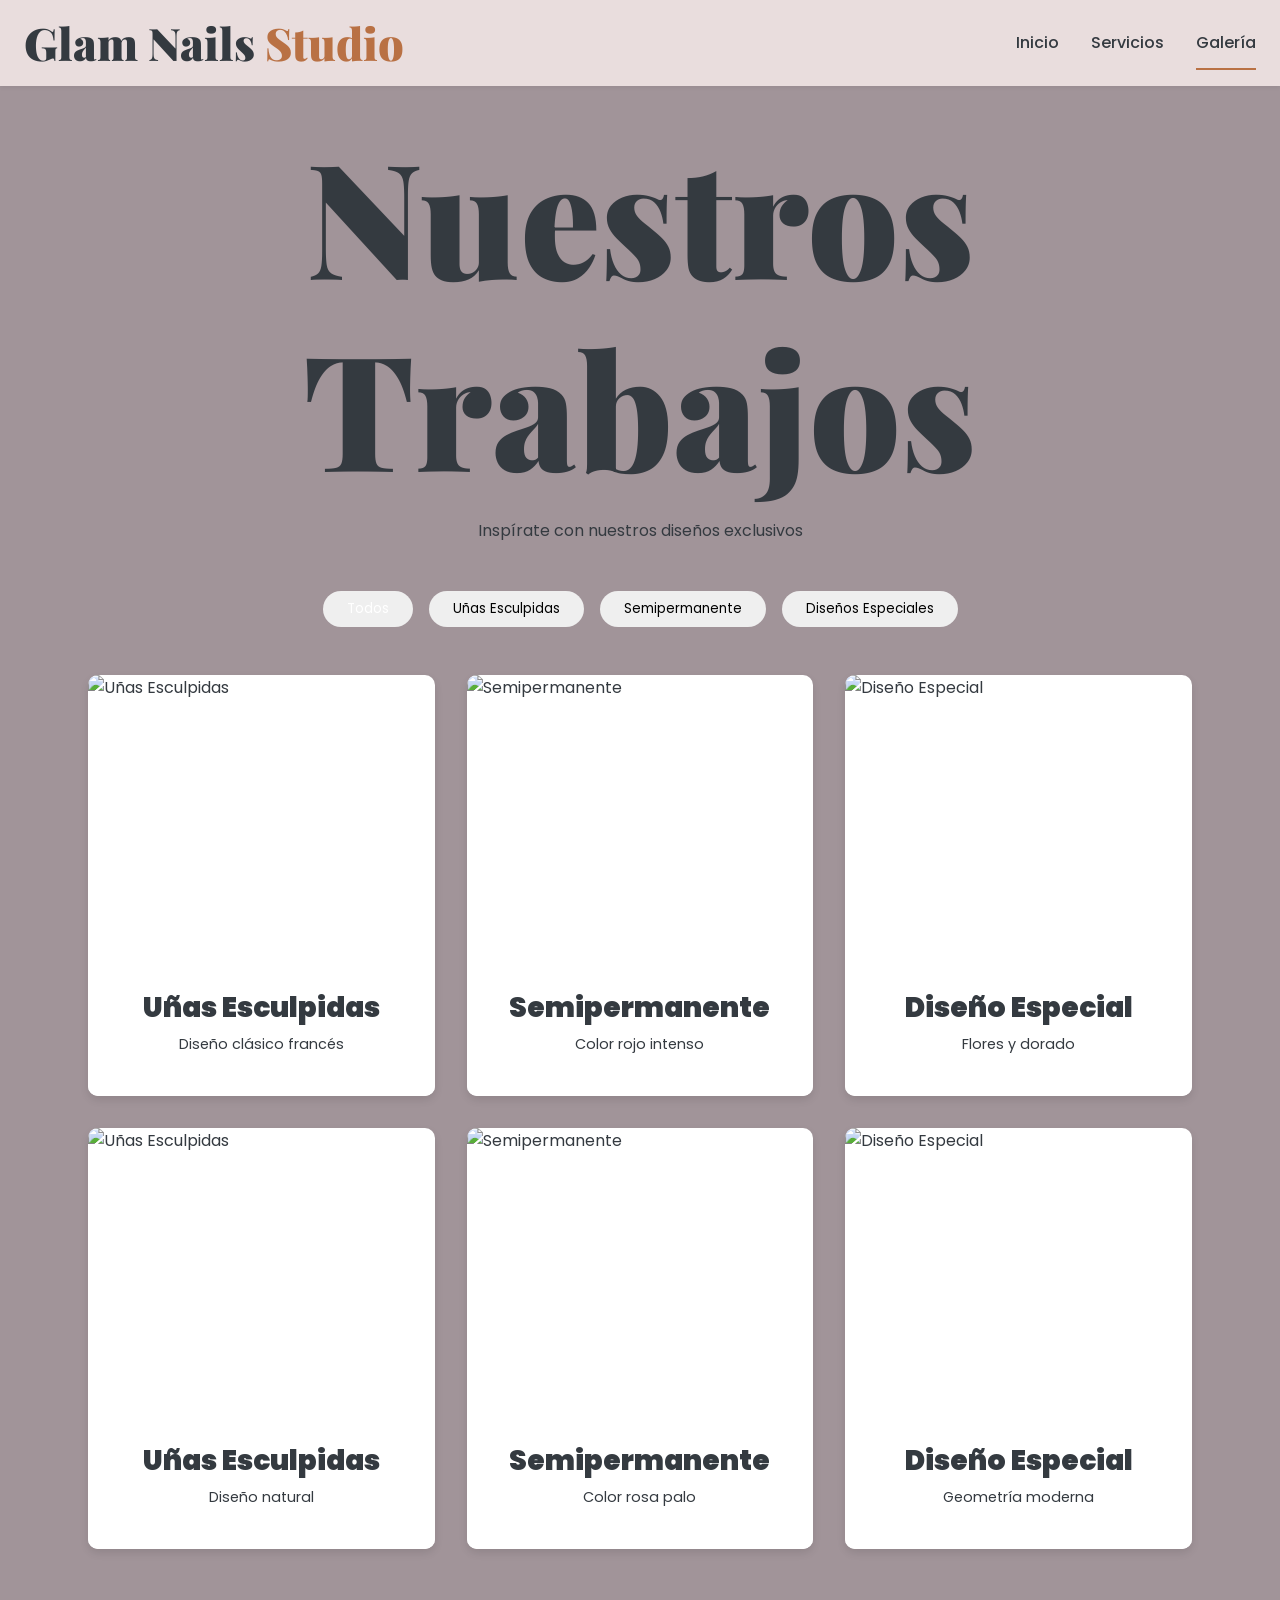
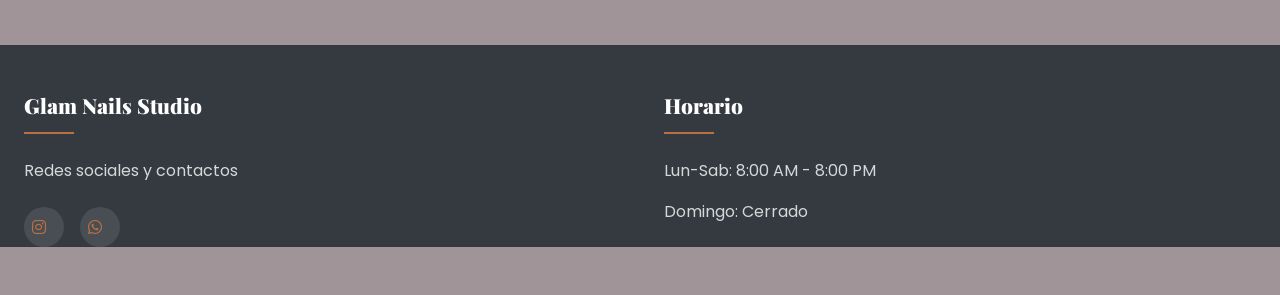
==== templates/galeria.html @ f9d5d572 "Diseno pagina , bd,etc" ====
<!DOCTYPE html>
<html lang="es">
<head>
    <meta charset="UTF-8">
    <meta name="viewport" content="width=device-width, initial-scale=1.0">
    <meta name="description" content="Galería de trabajos - Glam Nails Studio">
    <title>Galería - Glam Nails Studio</title>

    <!-- Google Fonts -->
    <link href="https://fonts.googleapis.com/css2?family=Playfair+Display:wght@400;700&family=Poppins:wght@300;400;500;600&display=swap" rel="stylesheet">

    <!-- Font Awesome -->
    <link rel="stylesheet" href="https://cdnjs.cloudflare.com/ajax/libs/font-awesome/6.0.0/css/all.min.css">

    <!-- Custom CSS -->
    <link rel="stylesheet" href="/staticc/css/styles.css">

</head>
<body>
    <header class="main-header">
        <div class="container">
            <div class="logo">
                <h1>Glam Nails <span>Studio</span></h1>
            </div>
            <nav>
                <ul>
                    <li><a href="/">Inicio</a></li>
                    <li><a href="#">Servicios</a></li>
                    <li><a href="#" class="active">Galería</a></li>
                </ul>
            </nav>
        </div>
    </header>

    <main class="gallery-container">
        <div class="gallery-header">
            <h1>Nuestros Trabajos</h1>
            <p>Inspírate con nuestros diseños exclusivos</p>
        </div>
        
        <div class="gallery-categories">
            <button class="category-btn active" data-category="all">Todos</button>
            <button class="category-btn" data-category="esculpidas">Uñas Esculpidas</button>
            <button class="category-btn" data-category="semipermanente">Semipermanente</button>
            <button class="category-btn" data-category="diseños">Diseños Especiales</button>
        </div>
        
        <div class="gallery-grid" id="galleryGrid">
            <!-- Gallery items will be dynamically loaded here -->
            <div class="gallery-item" data-category="esculpidas">
                <img src="https://via.placeholder.com/400x400/e8d9c1/7d5c36?text=Uñas+Esculpidas+1" alt="Uñas Esculpidas">
                <div class="gallery-caption">
                    <h3>Uñas Esculpidas</h3>
                    <p>Diseño clásico francés</p>
                </div>
            </div>
            
            <div class="gallery-item" data-category="semipermanente">
                <img src="https://via.placeholder.com/400x400/bfa980/ffffff?text=Semipermanente+1" alt="Semipermanente">
                <div class="gallery-caption">
                    <h3>Semipermanente</h3>
                    <p>Color rojo intenso</p>
                </div>
            </div>
            
            <div class="gallery-item" data-category="diseños">
                <img src="https://via.placeholder.com/400x400/d9b99b/7d5c36?text=Diseño+Especial+1" alt="Diseño Especial">
                <div class="gallery-caption">
                    <h3>Diseño Especial</h3>
                    <p>Flores y dorado</p>
                </div>
            </div>
            
            <!-- Add more gallery items as needed -->
            <div class="gallery-item" data-category="esculpidas">
                <img src="https://via.placeholder.com/400x400/e8d9c1/7d5c36?text=Uñas+Esculpidas+2" alt="Uñas Esculpidas">
                <div class="gallery-caption">
                    <h3>Uñas Esculpidas</h3>
                    <p>Diseño natural</p>
                </div>
            </div>
            
            <div class="gallery-item" data-category="semipermanente">
                <img src="https://via.placeholder.com/400x400/bfa980/ffffff?text=Semipermanente+2" alt="Semipermanente">
                <div class="gallery-caption">
                    <h3>Semipermanente</h3>
                    <p>Color rosa palo</p>
                </div>
            </div>
            
            <div class="gallery-item" data-category="diseños">
                <img src="https://via.placeholder.com/400x400/d9b99b/7d5c36?text=Diseño+Especial+2" alt="Diseño Especial">
                <div class="gallery-caption">
                    <h3>Diseño Especial</h3>
                    <p>Geometría moderna</p>
                </div>
            </div>
        </div>
    </main>

    <footer class="main-footer">
        <div class="container">
            <div class="footer-content">
                <div class="footer-section">
                    <h3>Glam Nails Studio</h3>
                    <p>Redes sociales y contactos</p>
                    <div class="social-links">
                        <a href="https://www.instagram.com/glamnails.hmo"><i class="fab fa-instagram"></i></a>
                        <a href="https://api.whatsapp.com/message/QEA3FVLI32SXP1?autoload"><i class="fab fa-whatsapp"></i></a>
                    </div>
                </div>
                <div class="footer-section">
                    <h3>Horario</h3>
                    <p>Lun-Sab: 8:00 AM - 8:00 PM</p>
                    <p>Domingo: Cerrado</p>
                </div>
            </div>
        </div>
    </footer>

    <script>
        // Simple gallery filtering
        document.addEventListener('DOMContentLoaded', function() {
            const filterButtons = document.querySelectorAll('.category-btn');
            const galleryItems = document.querySelectorAll('.gallery-item');
            
            filterButtons.forEach(button => {
                button.addEventListener('click', () => {
                    // Update active button
                    filterButtons.forEach(btn => btn.classList.remove('active'));
                    button.classList.add('active');
                    
                    const filterValue = button.getAttribute('data-category');
                    
                    // Filter items
                    galleryItems.forEach(item => {
                        if (filterValue === 'all' || item.getAttribute('data-category') === filterValue) {
                            item.style.display = 'block';
                        } else {
                            item.style.display = 'none';
                        }
                    });
                });
            });
        });
    </script>
</body>
</html>
---- staticc/css/styles.css ----
:root {
    /* Color Palette */
    --primary: rgb(185, 113, 68);
    --primary-light: #a75b74;
    --primary-dark: #b6611b;
    --secondary: #a5a6f6;
    --accent: #ffd166;
    --light: #f8f9fa;
    --dark: #343a40;
    --gray: #6c757d;
    --light-gray: #c8cfd6;

    /* Spacing */
    --spacing-xs: 1rem;
    --spacing-sm: 1rem;
    --spacing-md: 1.5rem;
    --spacing-lg: 2rem;
    --spacing-xl: 3rem;

    /* Border Radius */
    --radius-sm: 4px;
    --radius-md: 8px;
    --radius-lg: 16px;
    --radius-xl: 24px;

    /* Shadows */
    --shadow-sm: 0 2px 4px rgba(0, 0, 0, 0.05);
    --shadow-md: 0 4px 6px rgba(0, 0, 0, 0.1);
    --shadow-lg: 0 10px 15px rgba(0, 0, 0, 0.1);

    /* Transitions */
    --transition: all 0.3s ease;
}

/* Base Styles */
* {
    margin: 0;
    padding: 0;
    box-sizing: border-box;
}

html {
    scroll-behavior: smooth;
}

body {
    font-family: 'Poppins', sans-serif;
    line-height: 1.6;
    color: var(--dark);
    background-color: #a19499;
    overflow-x: hidden;
}


 h1,h2, h3, h4, h5, h6 {
    font-family: 'Playfair Display', serif;
    font-weight: 900;
    line-height: 1.2;
    margin-bottom: var(--spacing-md);
}

h1 { font-size: 10rem; }
h2 { font-size: 2rem; }
h3 { font-size: 1.75rem; }

p {
    margin-bottom: var(--spacing-md);
}

a {
    text-decoration: none;
    color: var(--primary);
    transition: var(--transition);
}

a:hover {
    color: var(--primary-dark);
}

img {
    max-width: 100%;
    height: auto;
}

/* Layout */
.container {
    width: 100%;
    max-width: 1500px;
    margin: 0 auto;
    padding: 0 var(--spacing-md);
}

/* Header */
.main-header {
    background: #e9dddd;
    box-shadow: var(--shadow-sm);
    position: sticky;
    top: 0;
    z-index: 1000;
    padding: var(--spacing-sm) 0;
}

.main-header .container {
    display: flex;
    justify-content: space-between;
    align-items: center;
}

.logo {
    display: flex;
    align-items: center;
    gap: var(--spacing-sm);
}

.logo i {
    font-size: 2rem;
    color: var(--primary);
}

/* Letras de Glam Nails Studio*/
.logo h1 {
    margin: 0;
    font-size: 2.8rem;
    color: var(--dark);
}

.logo span {
    color: var(--primary);
}

/* Navigation */
nav ul {
    display: flex;
    list-style: none;
    gap: var(--spacing-lg);
}

nav a {
    color: var(--dark);
    font-weight: 500;
    padding: var(--spacing-xs) 0;
    position: relative;
}

nav a::after {
    content: '';
    position: absolute;
    bottom: 0;
    left: 0;
    width: 0;
    height: 2px;
    background-color: var(--primary);
    transition: var(--transition);
}

nav a:hover::after,
nav a.active::after {
    width: 100%;
}

/* Hero Section */
.hero {
    background: rgb(240, 232, 227);
    padding: var(--spacing-xl) 0.1px;
    text-align: center;
    margin-bottom: var(--spacing-xs);
    margin-top:var(--spacing-xs);
    border-radius: var(--radius-lg);
}

.hero h2 {
    font-size: 3rem;
    color: var(--primary);
    margin-bottom: var(--spacing-sm);
}

.hero p {
    font-size: 1.25rem;
    color: var(--gray);
    max-width: 600px;
    margin: 0 auto;
}

/* Cards */
.card {
    background: white;
    border-radius: var(--radius-lg);
    box-shadow: var(--shadow-md);
    overflow: hidden;
    transition: var(--transition);
}

.card:hover {
    transform: translateY(-5px);
    box-shadow: var(--shadow-lg);
}

/* Form Styles */
.form-section {
    padding: var(--spacing-lg);
    margin-bottom: var(--spacing-xl);
}

.form-section h2 {
    color: var(--primary);
    display: flex;
    align-items: center;
    gap: var(--spacing-sm);
    margin-bottom: var(--spacing-lg);
}

.form-group {
    margin-bottom: var(--spacing-md);
}

.form-group label {
    display: block;
    margin-bottom: var(--spacing-xs);
    font-weight: 500;
    color: var(--dark);
}

.input-with-icon {
    position: relative;
}

.input-with-icon i {
    position: absolute;
    left: 15px;
    top: 50%;
    transform: translateY(-50%);
    color: var(--gray);
}

.input-with-icon input,
.select-wrapper select {
    width: 100%;
    padding: 12px 16px 12px 40px;
    border: 1px solid var(--light-gray);
    border-radius: var(--radius-md);
    font-size: 1rem;
    transition: var(--transition);
}

.select-wrapper {
    position: relative;
}

.select-wrapper i {
    position: absolute;
    left: 15px;
    top: 50%;
    transform: translateY(-50%);
    color: var(--gray);
    z-index: 1;
}

.select-wrapper select {
    appearance: none;
    background-image: url("data:image/svg+xml;charset=UTF-8,%3csvg xmlns='http://www.w3.org/2000/svg' viewBox='0 0 24 24' fill='none' stroke='currentColor' stroke-width='2' stroke-linecap='round' stroke-linejoin='round'%3e%3cpolyline points='6 9 12 15 18 9'%3e%3c/polyline%3e%3c/svg%3e");
    background-repeat: no-repeat;
    background-position: right 12px center;
    background-size: 1em;
    padding-right: 2.5em;
}

.input-with-icon input:focus,
.select-wrapper select:focus {
    outline: none;
    border-color: var(--primary);
    box-shadow: 0 0 0 3px rgba(255, 107, 139, 0.2);
}

/* Buttons */
.btn {
    display: inline-flex;
    align-items: center;
    justify-content: center;
    gap: var(--spacing-xs);
    padding: 12px 24px;
    border-radius: 50px;
    font-weight: 600;
    text-align: center;
    cursor: pointer;
    transition: var(--transition);
    border: none;
}

.btn i {
    font-size: 1.1em;
}

.btn-primary {
    background: var(--primary);
    color: white;
    width: 100%;
    padding: 14px 24px;
    font-size: 1.1rem;
}

.btn-primary:hover {
    background: var(--primary-dark);
    transform: translateY(-2px);
    box-shadow: 0 4px 12px rgba(255, 107, 139, 0.3);
}

/* List Section */
.list-section {
    padding: var(--spacing-lg);
}

.section-header {
    display: flex;
    justify-content: space-between;
    align-items: center;
    margin-bottom: var(--spacing-lg);
    flex-wrap: wrap;
    gap: var(--spacing-md);
}

.search-box {
    position: relative;
    min-width: 250px;
}

.search-box i {
    position: absolute;
    left: 15px;
    top: 50%;
    transform: translateY(-50%);
    color: var(--gray);
}

.search-box input {
    width: 100%;
    padding: 10px 16px 10px 40px;
    border: 1px solid var(--light-gray);
    border-radius: 50px;
    font-size: 0.95rem;
    transition: var(--transition);
}

.search-box input:focus {
    outline: none;
    border-color: var(--primary);
    box-shadow: 0 0 0 3px rgba(255, 107, 139, 0.2);
}

/* Table Styles */
.table-responsive {
    overflow-x: auto;
    -webkit-overflow-scrolling: touch;
}

table {
    width: 100%;
    border-collapse: collapse;
    background: white;
    border-radius: var(--radius-md);
    overflow: hidden;
}

th, td {
    padding: 15px;
    text-align: left;
    border-bottom: 1px solid var(--light-gray);
}

th {
    background: var(--primary);
    color: white;
    font-weight: 600;
    text-transform: uppercase;
    font-size: 0.8rem;
    letter-spacing: 0.5px;
}

th i {
    margin-right: 8px;
}

tr:last-child td {
    border-bottom: none;
}

tr:hover {
    background-color: rgba(255, 107, 139, 0.05);
}

/* Footer */
.main-footer {
    background: var(--dark);
    color: white;
    padding: var(--spacing-xl) 0 0;
    margin-top: var(--spacing-xl);
}

.footer-content {
    display: grid;
    grid-template-columns: repeat(auto-fit, minmax(250px, 1fr));
    gap: var(--spacing-xl);
    margin-bottom: var(--spacing-xl);
}

.footer-section h3 {
    color: white;
    font-size: 1.3rem;
    margin-bottom: var(--spacing-md);
    position: relative;
    padding-bottom: var(--spacing-xs);
}

.footer-section h3::after {
    content: '';
    position: absolute;
    left: 0;
    bottom: 0;
    width: 50px;
    height: 2px;
    background: var(--primary);
}

.footer-section p {
    margin-bottom: var(--spacing-sm);
    color: rgba(255, 255, 255, 0.8);
}

.footer-section i {
    margin-right: 10px;
    color: var(--primary);
    width: 20px;
    text-align: center;
}

.social-links {
    display: flex;
    gap: var(--spacing-sm);
    margin-top: var(--spacing-md);
}

.social-links a {
    display: flex;
    align-items: center;
    justify-content: center;
    width: 40px;
    height: 40px;
    background: rgba(255, 255, 255, 0.1);
    border-radius: 50%;
    color: white;
    transition: var(--transition);
}

.social-links a:hover {
    background: var(--primary);
    transform: translateY(-3px);
}

.footer-bottom {
    background: rgba(0, 0, 0, 0.2);
    padding: var(--spacing-xl) ;
    text-align: left;
    font-size: 0.9rem;
    color: rgba(215, 206, 206, 0.6);
}



/* Responsive Design */
@media (max-width: 992px) {
    .content-wrapper {
        grid-template-columns: 1fr;
        gap: var(--spacing-lg);
    }

    .hero h2 {
        font-size: 2.5rem;
    }
}

@media (max-width: 768px) {
    .main-header .container {
        flex-direction: column;
        gap: var(--spacing-md);
    }

    nav ul {
        flex-wrap: wrap;
        justify-content: center;
    }

    .hero h2 {
        font-size: 2rem;
    }

    .section-header {
        flex-direction: column;
        align-items: flex-start;
    }

    .search-box {
        width: 100%;
    }
}

@media (max-width: 576px) {
    .form-section,
    .list-section {
        padding: var(--spacing-md);
    }

    th, td {
        padding: 12px 8px;
    }

    .btn {
        padding: 10px 20px;
    }
}

/* Animations */
@keyframes fadeIn {
    from { opacity: 0; transform: translateY(20px); }
    to { opacity: 1; transform: translateY(0); }
}

.card {
    animation: fadeIn 0.6s ease-out forwards;
}

/* Custom Scrollbar */
::-webkit-scrollbar {
    width: 8px;
    height: 8px;
}

::-webkit-scrollbar-track {
    background: var(--light-gray);
}

::-webkit-scrollbar-thumb {
    background: var(--primary);
    border-radius: 4px;
}

::-webkit-scrollbar-thumb:hover {
    background: var(--primary-dark);
}


.gallery-container {
            max-width: 1200px;
            margin: 0 auto;
            padding: 2rem;
        }

        .gallery-header {
            text-align: center;
            margin-bottom: 3rem;
        }

        .gallery-header h1 {
            font-family: 'Playfair Display', serif;
            margin-bottom: 1rem;
        }

        .gallery-grid {
            display: grid;
            grid-template-columns: repeat(auto-fill, minmax(300px, 1fr));
            gap: 2rem;
            padding: 1rem;
        }

        .gallery-item {
            position: relative;
            border-radius: 10px;
            overflow: hidden;
            box-shadow: 0 4px 8px rgba(0,0,0,0.1);
            transition: transform 0.3s ease;
            background: white;
        }

        .gallery-item:hover {
            transform: translateY(-5px);
        }

        .gallery-item img {
            width: 100%;
            height: 300px;
            object-fit: cover;
            display: block;
        }

        .gallery-caption {
            padding: 1rem;
            background: white;
            text-align: center;
        }

        .gallery-caption h3 {
            margin-bottom: 0.5rem;
            font-family: 'Poppins', sans-serif;
        }

        .gallery-caption p {
            font-size: 0.9rem;
        }

        .gallery-categories {
            display: flex;
            justify-content: center;
            flex-wrap: wrap;
            gap: 1rem;
            margin-bottom: 2rem;
        }

        .category-btn {
            padding: 0.5rem 1.5rem;
            border: none;
            border-radius: 20px;
            cursor: pointer;
            transition: all 0.3s ease;
            font-family: 'Poppins', sans-serif;
        }

        .category-btn:hover, .category-btn.active {
            color: white;
        }
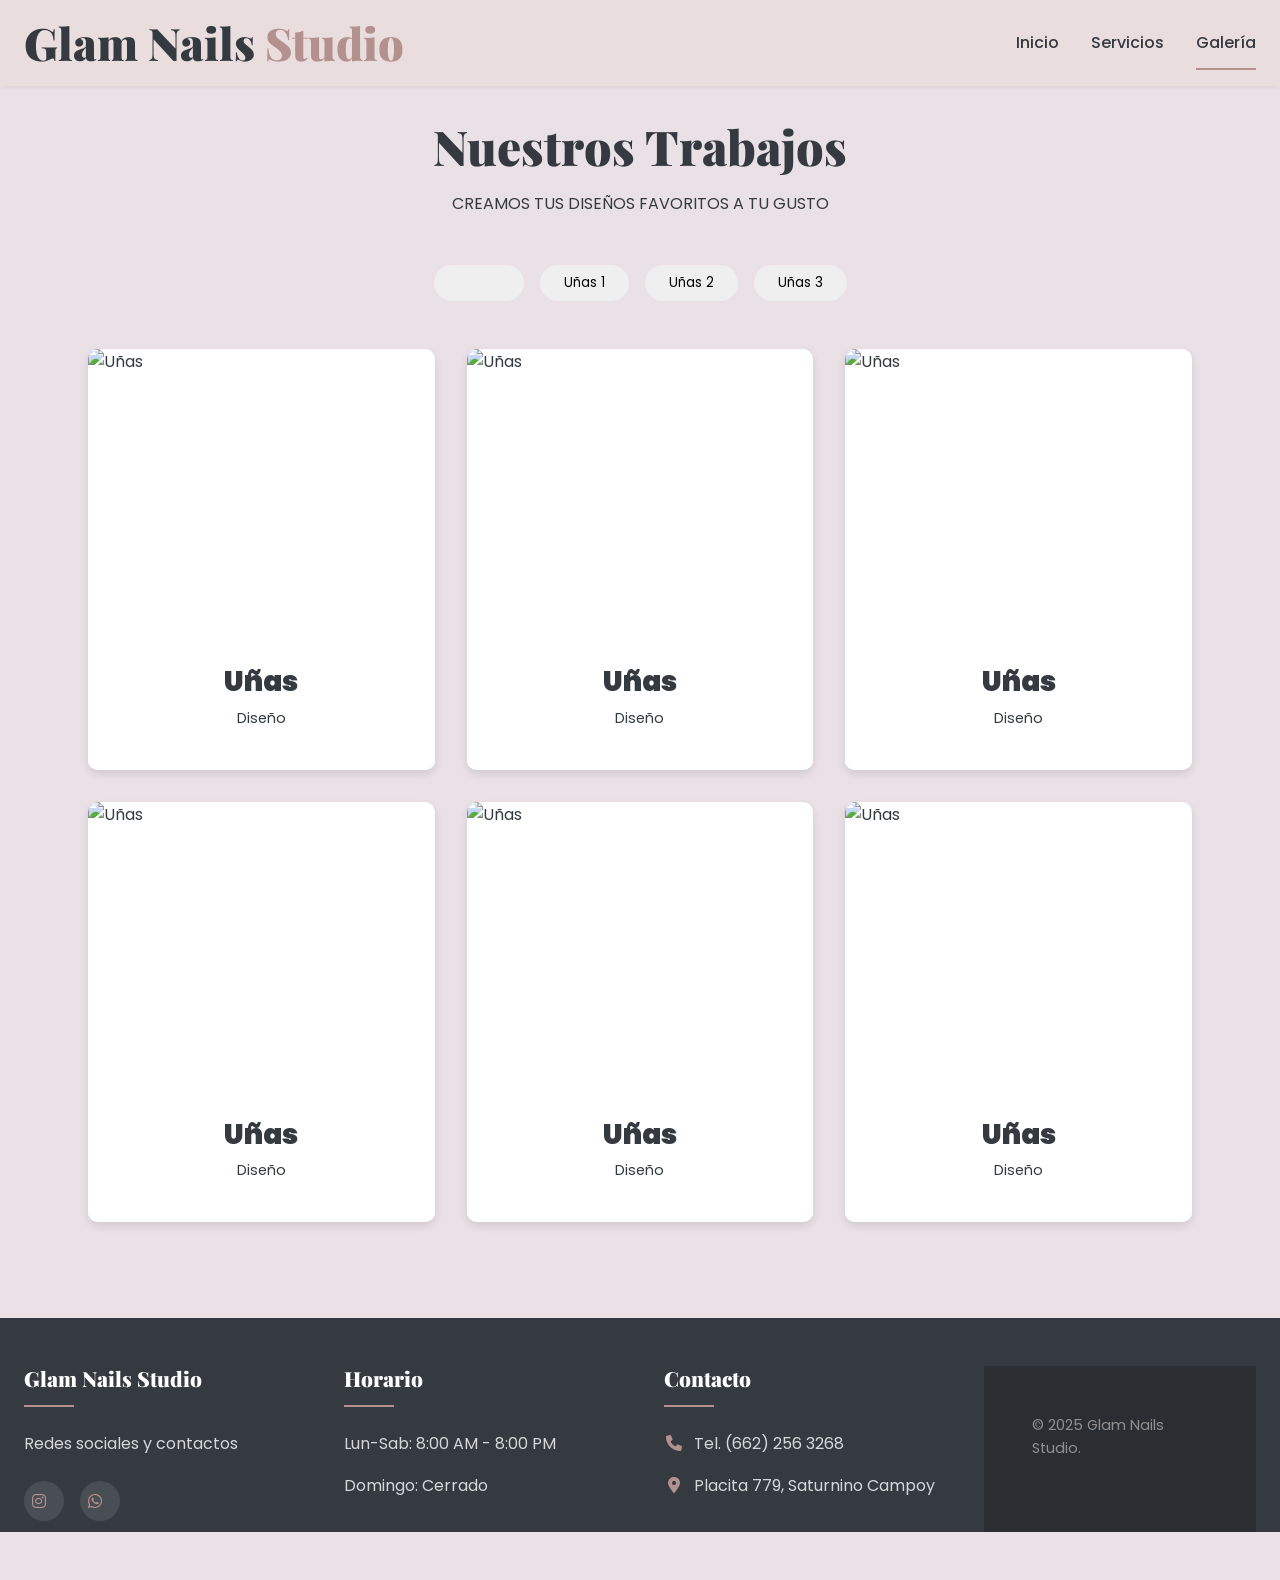
==== commit 7e2dd2e1: "Agregar nuevos colores" ====
--- a/templates/galeria.html
+++ b/templates/galeria.html
@@ -35,88 +35,98 @@
     <main class="gallery-container">
         <div class="gallery-header">
             <h1>Nuestros Trabajos</h1>
-            <p>Inspírate con nuestros diseños exclusivos</p>
+            <p>CREAMOS TUS DISEÑOS FAVORITOS A TU GUSTO</p>
         </div>
         
         <div class="gallery-categories">
             <button class="category-btn active" data-category="all">Todos</button>
-            <button class="category-btn" data-category="esculpidas">Uñas Esculpidas</button>
-            <button class="category-btn" data-category="semipermanente">Semipermanente</button>
-            <button class="category-btn" data-category="diseños">Diseños Especiales</button>
+            <button class="category-btn" data-category="Uñas1">Uñas 1</button>
+            <button class="category-btn" data-category="Uñas2">Uñas 2</button>
+            <button class="category-btn" data-category="Uñas3">Uñas 3</button>
         </div>
         
         <div class="gallery-grid" id="galleryGrid">
             <!-- Gallery items will be dynamically loaded here -->
-            <div class="gallery-item" data-category="esculpidas">
-                <img src="https://via.placeholder.com/400x400/e8d9c1/7d5c36?text=Uñas+Esculpidas+1" alt="Uñas Esculpidas">
+            <div class="gallery-item" data-category="Uñas1">
+                <img src="   " alt="Uñas">
                 <div class="gallery-caption">
-                    <h3>Uñas Esculpidas</h3>
-                    <p>Diseño clásico francés</p>
+                    <h3>Uñas</h3>
+                    <p>Diseño</p>
                 </div>
             </div>
             
-            <div class="gallery-item" data-category="semipermanente">
-                <img src="https://via.placeholder.com/400x400/bfa980/ffffff?text=Semipermanente+1" alt="Semipermanente">
+            <div class="gallery-item" data-category=Uñas1">
+                <img src="   " alt="Uñas">
                 <div class="gallery-caption">
-                    <h3>Semipermanente</h3>
-                    <p>Color rojo intenso</p>
+                    <h3>Uñas</h3>
+                    <p>Diseño</p>
                 </div>
             </div>
             
-            <div class="gallery-item" data-category="diseños">
-                <img src="https://via.placeholder.com/400x400/d9b99b/7d5c36?text=Diseño+Especial+1" alt="Diseño Especial">
+            <div class="gallery-item" data-category="Uñas2">
+                <img src="   " alt="Uñas">
                 <div class="gallery-caption">
-                    <h3>Diseño Especial</h3>
-                    <p>Flores y dorado</p>
+                    <h3>Uñas</h3>
+                    <p>Diseño</p>
                 </div>
             </div>
             
             <!-- Add more gallery items as needed -->
-            <div class="gallery-item" data-category="esculpidas">
-                <img src="https://via.placeholder.com/400x400/e8d9c1/7d5c36?text=Uñas+Esculpidas+2" alt="Uñas Esculpidas">
+            <div class="gallery-item" data-category="Uñas1">
+                <img src="   " alt="Uñas">
                 <div class="gallery-caption">
-                    <h3>Uñas Esculpidas</h3>
-                    <p>Diseño natural</p>
+                    <h3>Uñas</h3>
+                    <p>Diseño</p>
                 </div>
             </div>
             
-            <div class="gallery-item" data-category="semipermanente">
-                <img src="https://via.placeholder.com/400x400/bfa980/ffffff?text=Semipermanente+2" alt="Semipermanente">
+            <div class="gallery-item" data-category="Uñas3">
+                <img src=" " alt="Uñas">
                 <div class="gallery-caption">
-                    <h3>Semipermanente</h3>
-                    <p>Color rosa palo</p>
+                    <h3>Uñas</h3>
+                    <p>Diseño</p>
                 </div>
             </div>
             
-            <div class="gallery-item" data-category="diseños">
-                <img src="https://via.placeholder.com/400x400/d9b99b/7d5c36?text=Diseño+Especial+2" alt="Diseño Especial">
+            <div class="gallery-item" data-category="Uñas3">
+                <img src="  " alt="Uñas">
                 <div class="gallery-caption">
-                    <h3>Diseño Especial</h3>
-                    <p>Geometría moderna</p>
+                    <h3>Uñas</h3>
+                    <p>Diseño</p>
                 </div>
             </div>
         </div>
     </main>
 
     <footer class="main-footer">
-        <div class="container">
-            <div class="footer-content">
-                <div class="footer-section">
-                    <h3>Glam Nails Studio</h3>
-                    <p>Redes sociales y contactos</p>
-                    <div class="social-links">
-                        <a href="https://www.instagram.com/glamnails.hmo"><i class="fab fa-instagram"></i></a>
-                        <a href="https://api.whatsapp.com/message/QEA3FVLI32SXP1?autoload"><i class="fab fa-whatsapp"></i></a>
-                    </div>
-                </div>
-                <div class="footer-section">
-                    <h3>Horario</h3>
-                    <p>Lun-Sab: 8:00 AM - 8:00 PM</p>
-                    <p>Domingo: Cerrado</p>
+    <div class="container">
+        <div class="footer-content">
+            <div class="footer-section">
+                <h3>Glam Nails Studio</h3>
+                <p>Redes sociales y contactos</p>
+                <div class="social-links">
+                    <a href="https://www.instagram.com/glamnails.hmo"><i class="fab fa-instagram"></i></a>
+                    <a href="https://api.whatsapp.com/message/QEA3FVLI32SXP1?autoload"><i
+                            class="fab fa-whatsapp"></i></a>
                 </div>
             </div>
+            <div class="footer-section">
+                <h3>Horario</h3>
+                <p>Lun-Sab: 8:00 AM - 8:00 PM</p>
+                <p>Domingo: Cerrado</p>
+            </div>
+            <div class="footer-section">
+                <h3>Contacto</h3>
+                <p><i class="fas fa-phone"></i>Tel. (662) 256 3268</p>
+                <p><i class="fas fa-map-marker-alt"></i>Placita 779, Saturnino Campoy </p>
+            </div>
+            <div class="footer-bottom">
+                <p>&copy; 2025 Glam Nails Studio.</p>
+            </div>
         </div>
-    </footer>
+    </div>
+</footer>
+
 
     <script>
         // Simple gallery filtering
--- a/staticc/css/styles.css
+++ b/staticc/css/styles.css
@@ -1,7 +1,7 @@
 :root {
     /* Color Palette */
-    --primary: rgb(185, 113, 68);
-    --primary-light: #a75b74;
+    --primary: rgb(178, 145, 142);
+    --primary-light: #bf97a2;
     --primary-dark: #b6611b;
     --secondary: #a5a6f6;
     --accent: #ffd166;
@@ -47,7 +47,7 @@
     font-family: 'Poppins', sans-serif;
     line-height: 1.6;
     color: var(--dark);
-    background-color: #a19499;
+    background-color: #e9e1e5;
     overflow-x: hidden;
 }
 
@@ -160,7 +160,7 @@
 
 /* Hero Section */
 .hero {
-    background: rgb(240, 232, 227);
+    background: rgb(247, 247, 243);
     padding: var(--spacing-xl) 0.1px;
     text-align: center;
     margin-bottom: var(--spacing-xs);
@@ -257,7 +257,6 @@
 
 .select-wrapper select {
     appearance: none;
-    background-image: url("data:image/svg+xml;charset=UTF-8,%3csvg xmlns='http://www.w3.org/2000/svg' viewBox='0 0 24 24' fill='none' stroke='currentColor' stroke-width='2' stroke-linecap='round' stroke-linejoin='round'%3e%3cpolyline points='6 9 12 15 18 9'%3e%3c/polyline%3e%3c/svg%3e");
     background-repeat: no-repeat;
     background-position: right 12px center;
     background-size: 1em;
@@ -547,6 +546,8 @@
 }
 
 
+
+
 .gallery-container {
             max-width: 1200px;
             margin: 0 auto;
@@ -560,6 +561,7 @@
 
         .gallery-header h1 {
             font-family: 'Playfair Display', serif;
+            font-size: 3rem;
             margin-bottom: 1rem;
         }
 
@@ -623,6 +625,6 @@
         }
 
         .category-btn:hover, .category-btn.active {
-            color: white;
-        }
-
+            color: rgba(246, 165, 165, 0);
+        }
+
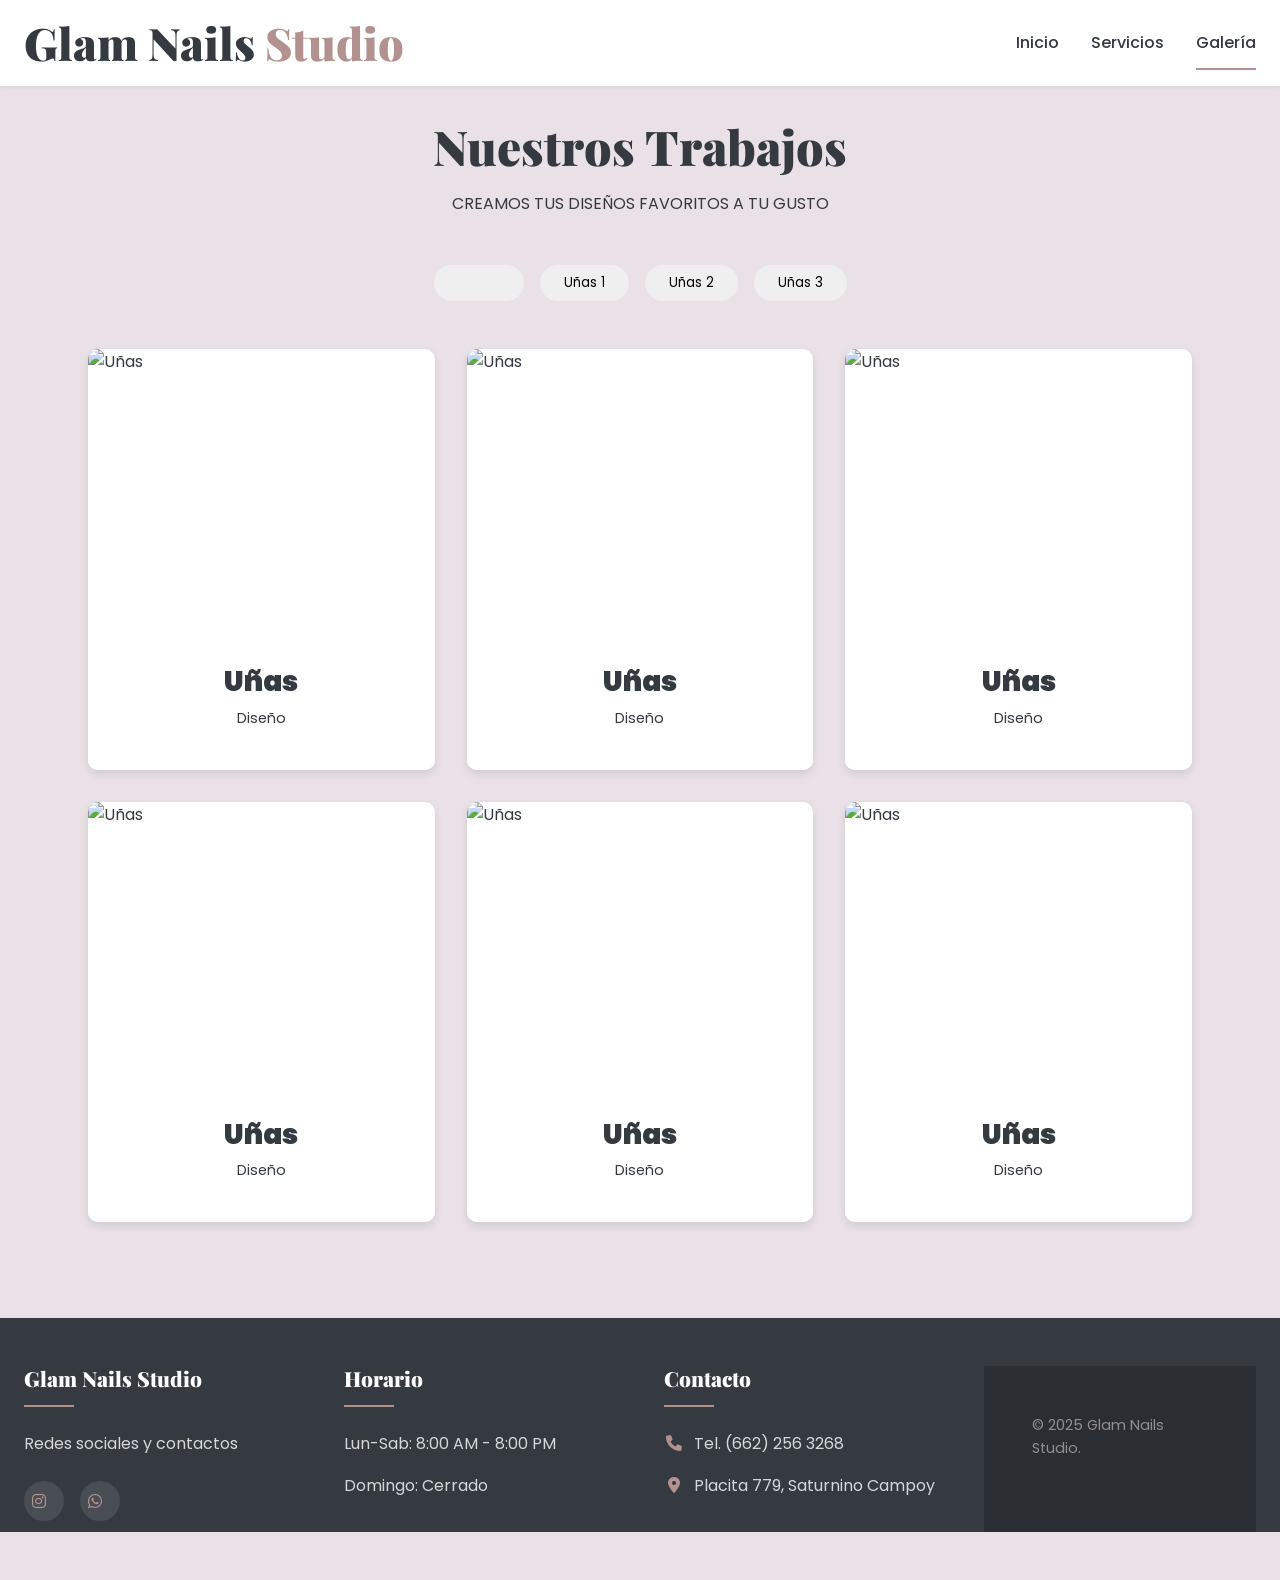
==== commit a2d471bb: "MM" ====
--- a/templates/galeria.html
+++ b/templates/galeria.html
@@ -13,7 +13,7 @@
     <link rel="stylesheet" href="https://cdnjs.cloudflare.com/ajax/libs/font-awesome/6.0.0/css/all.min.css">
 
     <!-- Custom CSS -->
-    <link rel="stylesheet" href="/staticc/css/styles.css">
+    <link rel="stylesheet" href="/staticc/styles.css">
 
 </head>
 <body>
@@ -24,9 +24,9 @@
             </div>
             <nav>
                 <ul>
-                    <li><a href="/">Inicio</a></li>
-                    <li><a href="#">Servicios</a></li>
-                    <li><a href="#" class="active">Galería</a></li>
+                    <li><a href="/index.html">Inicio</a></li>
+                    <li><a href="/servicios.html">Servicios</a></li>
+                    <li><a href="/galeria.html" class="active">Galería</a></li>
                 </ul>
             </nav>
         </div>
@@ -48,15 +48,17 @@
         <div class="gallery-grid" id="galleryGrid">
             <!-- Gallery items will be dynamically loaded here -->
             <div class="gallery-item" data-category="Uñas1">
-                <img src="   " alt="Uñas">
+                <img src="https://images.unsplash.com/photo-1604654894610-df63bc536371?auto=format&fit=crop&w=900&q=80" alt="Uñas"
+                     onerror="this.onerror=null;this.src='https://images.unsplash.com/photo-1610992015732-2449b76344bc?auto=format&fit=crop&w=900&q=80';">
                 <div class="gallery-caption">
                     <h3>Uñas</h3>
                     <p>Diseño</p>
                 </div>
             </div>
             
-            <div class="gallery-item" data-category=Uñas1">
-                <img src="   " alt="Uñas">
+            <div class="gallery-item" data-category="Uñas1">
+                <img src="https://images.unsplash.com/photo-1595476108010-b4d1f102b1b1?auto=format&fit=crop&w=900&q=80" alt="Uñas"
+                     onerror="this.onerror=null;this.src='https://images.unsplash.com/photo-1604654894610-df63bc536371?auto=format&fit=crop&w=900&q=80';">
                 <div class="gallery-caption">
                     <h3>Uñas</h3>
                     <p>Diseño</p>
@@ -64,7 +66,8 @@
             </div>
             
             <div class="gallery-item" data-category="Uñas2">
-                <img src="   " alt="Uñas">
+                <img src="https://images.unsplash.com/photo-1610992015732-2449b76344bc?auto=format&fit=crop&w=900&q=80" alt="Uñas"
+                     onerror="this.onerror=null;this.src='https://images.unsplash.com/photo-1595476108010-b4d1f102b1b1?auto=format&fit=crop&w=900&q=80';">
                 <div class="gallery-caption">
                     <h3>Uñas</h3>
                     <p>Diseño</p>
@@ -73,7 +76,8 @@
             
             <!-- Add more gallery items as needed -->
             <div class="gallery-item" data-category="Uñas1">
-                <img src="   " alt="Uñas">
+                <img src="https://images.unsplash.com/photo-1583850453076-8a6036fddc17?auto=format&fit=crop&w=900&q=80" alt="Uñas"
+                     onerror="this.onerror=null;this.src='https://images.unsplash.com/photo-1604654894610-df63bc536371?auto=format&fit=crop&w=900&q=80';">
                 <div class="gallery-caption">
                     <h3>Uñas</h3>
                     <p>Diseño</p>
@@ -81,7 +85,8 @@
             </div>
             
             <div class="gallery-item" data-category="Uñas3">
-                <img src=" " alt="Uñas">
+                <img src="https://images.unsplash.com/photo-1519014816548-bf5fe059798b?auto=format&fit=crop&w=900&q=80" alt="Uñas"
+                     onerror="this.onerror=null;this.src='https://images.unsplash.com/photo-1610992015732-2449b76344bc?auto=format&fit=crop&w=900&q=80';">
                 <div class="gallery-caption">
                     <h3>Uñas</h3>
                     <p>Diseño</p>
@@ -89,7 +94,8 @@
             </div>
             
             <div class="gallery-item" data-category="Uñas3">
-                <img src="  " alt="Uñas">
+                <img src="https://images.unsplash.com/photo-1456324504439-367cee3b3c32?auto=format&fit=crop&w=900&q=80" alt="Uñas"
+                     onerror="this.onerror=null;this.src='https://images.unsplash.com/photo-1595476108010-b4d1f102b1b1?auto=format&fit=crop&w=900&q=80';">
                 <div class="gallery-caption">
                     <h3>Uñas</h3>
                     <p>Diseño</p>
--- a/staticc/styles.css
+++ b/staticc/styles.css
@@ -0,0 +1,629 @@
+:root {
+    /* Color Palette */
+    --primary: rgb(178, 145, 142);
+    --primary-light: #bf97a2;
+    --primary-dark: #b6611b;
+    --secondary: #a5a6f6;
+    --light: #f8f9fa;
+    --dark: #343a40;
+    --gray: #6c757d;
+    --light-gray: #c8cfd6;
+
+    /* Spacing */
+    --spacing-xs: 1rem;
+    --spacing-sm: 1rem;
+    --spacing-md: 1.5rem;
+    --spacing-lg: 2rem;
+    --spacing-xl: 3rem;
+
+    /* Border Radius */
+    --radius-sm: 4px;
+    --radius-md: 8px;
+    --radius-lg: 16px;
+    --radius-xl: 24px;
+
+    /* Shadows */
+    --shadow-sm: 0 2px 4px rgba(0, 0, 0, 0.05);
+    --shadow-md: 0 4px 6px rgba(0, 0, 0, 0.1);
+    --shadow-lg: 0 10px 15px rgba(0, 0, 0, 0.1);
+
+    /* Transitions */
+    --transition: all 0.3s ease;
+}
+
+/* Base Styles */
+* {
+    margin: 0;
+    padding: 0;
+    box-sizing: border-box;
+}
+
+html {
+    scroll-behavior: smooth;
+}
+
+body {
+    font-family: 'Poppins', sans-serif;
+    line-height: 1.6;
+    color: var(--dark);
+    background-color: #e9e1e5;
+    overflow-x: hidden;
+}
+
+
+ h1,h2, h3, h4, h5, h6 {
+    font-family: 'Playfair Display', serif;
+    font-weight: 900;
+    line-height: 1.2;
+    margin-bottom: var(--spacing-md);
+}
+
+h1 { font-size: 10rem; }
+h2 { font-size: 2rem; }
+h3 { font-size: 1.75rem; }
+
+p {
+    margin-bottom: var(--spacing-md);
+}
+
+a {
+    text-decoration: none;
+    color: var(--primary);
+    transition: var(--transition);
+}
+
+a:hover {
+    color: var(--primary);
+}
+
+img {
+    max-width: 100%;
+    height: auto;
+}
+
+/* Layout */
+.container {
+    width: 100%;
+    max-width: 1500px;
+    margin: 0 auto;
+    padding: 0 var(--spacing-md);
+}
+
+/* Header */
+.main-header {
+    background: #ffffff;
+    box-shadow: var(--shadow-sm);
+    position: sticky;
+    top: 0;
+    z-index: 1000;
+    padding: var(--spacing-sm) 0;
+}
+
+.main-header .container {
+    display: flex;
+    justify-content: space-between;
+    align-items: center;
+}
+
+.logo {
+    display: flex;
+    align-items: center;
+    gap: var(--spacing-sm);
+}
+
+.logo i {
+    font-size: 2rem;
+    color: var(--primary);
+}
+
+/* Letras de Glam Nails Studio*/
+.logo h1 {
+    margin: 0;
+    font-size: 2.8rem;
+    color: var(--dark);
+}
+
+.logo span {
+    color: var(--primary);
+}
+
+/* Navigation */
+nav ul {
+    display: flex;
+    list-style: none;
+    gap: var(--spacing-lg);
+}
+
+nav a {
+    color: var(--dark);
+    font-weight: 500;
+    padding: var(--spacing-xs) 0;
+    position: relative;
+}
+
+nav a::after {
+    content: '';
+    position: absolute;
+    bottom: 0;
+    left: 0;
+    width: 0;
+    height: 2px;
+    background-color: var(--primary);
+    transition: var(--transition);
+}
+
+nav a:hover::after,
+nav a.active::after {
+    width: 100%;
+}
+
+/* Hero Section */
+.hero {
+    background: rgb(240, 233, 233);
+    padding: var(--spacing-xl) 0.1px;
+    text-align: center;
+    margin-bottom: var(--spacing-xs);
+    margin-top:var(--spacing-xs);
+    border-radius: var(--radius-lg);
+}
+
+.hero h2 {
+    font-size: 3rem;
+    color: var(--primary);
+    margin-bottom: var(--spacing-sm);
+}
+
+.hero p {
+    font-size: 1.25rem;
+    color: var(--gray);
+    max-width: 600px;
+    margin: 0 auto;
+}
+
+/* Cards */
+.card {
+    background: white;
+    border-radius: var(--radius-lg);
+    box-shadow: var(--shadow-md);
+    overflow: hidden;
+    transition: var(--transition);
+}
+
+.card:hover {
+    transform: translateY(-5px);
+    box-shadow: var(--shadow-lg);
+}
+
+/* Form Styles */
+.form-section {
+    padding: var(--spacing-lg);
+    margin-bottom: var(--spacing-xl);
+}
+
+.form-section h2 {
+    color: var(--primary);
+    display: flex;
+    align-items: center;
+    gap: var(--spacing-sm);
+    margin-bottom: var(--spacing-lg);
+}
+
+.form-group {
+    margin-bottom: var(--spacing-md);
+}
+
+.form-group label {
+    display: block;
+    margin-bottom: var(--spacing-xs);
+    font-weight: 500;
+    color: var(--dark);
+}
+
+.input-with-icon {
+    position: relative;
+}
+
+.input-with-icon i {
+    position: absolute;
+    left: 15px;
+    top: 50%;
+    transform: translateY(-50%);
+    color: var(--gray);
+}
+
+.input-with-icon input,
+.select-wrapper select {
+    width: 100%;
+    padding: 12px 16px 12px 40px;
+    border: 1px solid var(--light-gray);
+    border-radius: var(--radius-md);
+    font-size: 1rem;
+    transition: var(--transition);
+}
+
+.select-wrapper {
+    position: relative;
+}
+
+.select-wrapper i {
+    position: absolute;
+    left: 15px;
+    top: 50%;
+    transform: translateY(-50%);
+    color: var(--gray);
+    z-index: 1;
+}
+
+.select-wrapper select {
+    appearance: none;
+    background-repeat: no-repeat;
+    background-position: right 12px center;
+    background-size: 1em;
+    padding-right: 2.5em;
+}
+
+.input-with-icon input:focus,
+.select-wrapper select:focus {
+    outline: none;
+    border-color: var(--primary);
+    box-shadow: 0 0 0 3px rgba(255, 107, 139, 0.2);
+}
+
+/* Buttons */
+.btn {
+    display: inline-flex;
+    align-items: center;
+    justify-content: center;
+    gap: var(--spacing-xs);
+    padding: 12px 24px;
+    border-radius: 50px;
+    font-weight: 600;
+    text-align: center;
+    cursor: pointer;
+    transition: var(--transition);
+    border: none;
+}
+
+.btn i {
+    font-size: 1.1em;
+}
+
+.btn-primary {
+    background: var(--primary);
+    color: white;
+    width: 100%;
+    padding: 14px 24px;
+    font-size: 1.1rem;
+}
+
+.btn-primary:hover {
+    background: var(--primary);
+    transform: translateY(-2px);
+    box-shadow: 0 4px 12px rgba(255, 107, 139, 0.3);
+}
+
+/* List Section */
+.list-section {
+    padding: var(--spacing-lg);
+}
+
+.section-header {
+    display: flex;
+    justify-content: space-between;
+    align-items: center;
+    margin-bottom: var(--spacing-lg);
+    flex-wrap: wrap;
+    gap: var(--spacing-md);
+}
+
+.search-box {
+    position: relative;
+    min-width: 250px;
+}
+
+.search-box i {
+    position: absolute;
+    left: 15px;
+    top: 50%;
+    transform: translateY(-50%);
+    color: var(--gray);
+}
+
+.search-box input {
+    width: 100%;
+    padding: 10px 16px 10px 40px;
+    border: 1px solid var(--light-gray);
+    border-radius: 50px;
+    font-size: 0.95rem;
+    transition: var(--transition);
+}
+
+.search-box input:focus {
+    outline: none;
+    border-color: var(--primary);
+    box-shadow: 0 0 0 3px rgba(255, 107, 139, 0.2);
+}
+
+/* Table Styles */
+.table-responsive {
+    overflow-x: auto;
+    -webkit-overflow-scrolling: touch;
+}
+
+table {
+    width: 100%;
+    border-collapse: collapse;
+    background: white;
+    border-radius: var(--radius-md);
+    overflow: hidden;
+}
+
+th, td {
+    padding: 15px;
+    text-align: left;
+    border-bottom: 1px solid var(--light-gray);
+}
+
+th {
+    background: var(--primary);
+    color: white;
+    font-weight: 600;
+    text-transform: uppercase;
+    font-size: 0.8rem;
+    letter-spacing: 1px;
+}
+
+th i {
+    margin-right: 8px;
+}
+
+tr:last-child td {
+    border-bottom: none;
+}
+
+tr:hover {
+    background-color: rgba(255, 107, 139, 0.05);
+}
+
+/* Footer */
+.main-footer {
+    background: var(--dark);
+    color: white;
+    padding: var(--spacing-xl) 0 0;
+    margin-top: var(--spacing-xl);
+}
+
+.footer-content {
+    display: grid;
+    grid-template-columns: repeat(auto-fit, minmax(250px, 1fr));
+    gap: var(--spacing-xl);
+    margin-bottom: var(--spacing-xl);
+}
+
+.footer-section h3 {
+    color: white;
+    font-size: 1.3rem;
+    margin-bottom: var(--spacing-md);
+    position: relative;
+    padding-bottom: var(--spacing-xs);
+}
+
+.footer-section h3::after {
+    content: '';
+    position: absolute;
+    left: 0;
+    bottom: 0;
+    width: 50px;
+    height: 2px;
+    background: var(--primary);
+}
+
+.footer-section p {
+    margin-bottom: var(--spacing-sm);
+    color: rgba(255, 255, 255, 0.8);
+}
+
+.footer-section i {
+    margin-right: 10px;
+    color: var(--primary);
+    width: 20px;
+    text-align: center;
+}
+
+.social-links {
+    display: flex;
+    gap: var(--spacing-sm);
+    margin-top: var(--spacing-md);
+}
+
+.social-links a {
+    display: flex;
+    align-items: center;
+    justify-content: center;
+    width: 40px;
+    height: 40px;
+    background: rgba(255, 255, 255, 0.1);
+    border-radius: 50%;
+    color: white;
+    transition: var(--transition);
+}
+
+.social-links a:hover {
+    background: var(--primary);
+    transform: translateY(-3px);
+}
+
+.footer-bottom {
+    background: rgba(0, 0, 0, 0.2);
+    padding: var(--spacing-xl) ;
+    text-align: left;
+    font-size: 0.9rem;
+    color: rgba(215, 206, 206, 0.6);
+}
+
+
+
+/* Responsive Design */
+@media (max-width: 992px) {
+    .content-wrapper {
+        grid-template-columns: 1fr;
+        gap: var(--spacing-lg);
+    }
+
+    .hero h2 {
+        font-size: 2.5rem;
+    }
+}
+
+@media (max-width: 768px) {
+    .main-header .container {
+        flex-direction: column;
+        gap: var(--spacing-md);
+    }
+
+    nav ul {
+        flex-wrap: wrap;
+        justify-content: center;
+    }
+
+    .hero h2 {
+        font-size: 2rem;
+    }
+
+    .section-header {
+        flex-direction: column;
+        align-items: flex-start;
+    }
+
+    .search-box {
+        width: 100%;
+    }
+}
+
+@media (max-width: 576px) {
+    .form-section,
+    .list-section {
+        padding: var(--spacing-md);
+    }
+
+    th, td {
+        padding: 12px 8px;
+    }
+
+    .btn {
+        padding: 10px 20px;
+    }
+}
+
+/* Animations */
+@keyframes fadeIn {
+    from { opacity: 0; transform: translateY(20px); }
+    to { opacity: 1; transform: translateY(0); }
+}
+
+.card {
+    animation: fadeIn 0.6s ease-out forwards;
+}
+
+/* Custom Scrollbar */
+::-webkit-scrollbar {
+    width: 8px;
+    height: 8px;
+}
+
+::-webkit-scrollbar-track {
+    background: var(--light-gray);
+}
+
+::-webkit-scrollbar-thumb {
+    background: var(--primary);
+    border-radius: 4px;
+}
+
+::-webkit-scrollbar-thumb:hover {
+    background: var(--primary);
+}
+
+
+
+
+.gallery-container {
+            max-width: 1200px;
+            margin: 0 auto;
+            padding: 2rem;
+        }
+
+        .gallery-header {
+            text-align: center;
+            margin-bottom: 3rem;
+        }
+
+        .gallery-header h1 {
+            font-family: 'Playfair Display', serif;
+            font-size: 3rem;
+            margin-bottom: 1rem;
+        }
+
+        .gallery-grid {
+            display: grid;
+            grid-template-columns: repeat(auto-fill, minmax(300px, 1fr));
+            gap: 2rem;
+            padding: 1rem;
+        }
+
+        .gallery-item {
+            position: relative;
+            border-radius: 10px;
+            overflow: hidden;
+            box-shadow: 0 4px 8px rgba(0,0,0,0.1);
+            transition: transform 0.3s ease;
+            background: white;
+        }
+
+        .gallery-item:hover {
+            transform: translateY(-5px);
+        }
+
+        .gallery-item img {
+            width: 100%;
+            height: 300px;
+            object-fit: cover;
+            display: block;
+        }
+
+        .gallery-caption {
+            padding: 1rem;
+            background: white;
+            text-align: center;
+        }
+
+        .gallery-caption h3 {
+            margin-bottom: 0.5rem;
+            font-family: 'Poppins', sans-serif;
+        }
+
+        .gallery-caption p {
+            font-size: 0.9rem;
+        }
+
+        .gallery-categories {
+            display: flex;
+            justify-content: center;
+            flex-wrap: wrap;
+            gap: 1rem;
+            margin-bottom: 2rem;
+        }
+
+        .category-btn {
+            padding: 0.5rem 1.5rem;
+            border: none;
+            border-radius: 20px;
+            cursor: pointer;
+            transition: all 0.3s ease;
+            font-family: 'Poppins', sans-serif;
+        }
+
+        .category-btn:hover, .category-btn.active {
+            color: rgba(246, 165, 165, 0);
+        }
+
